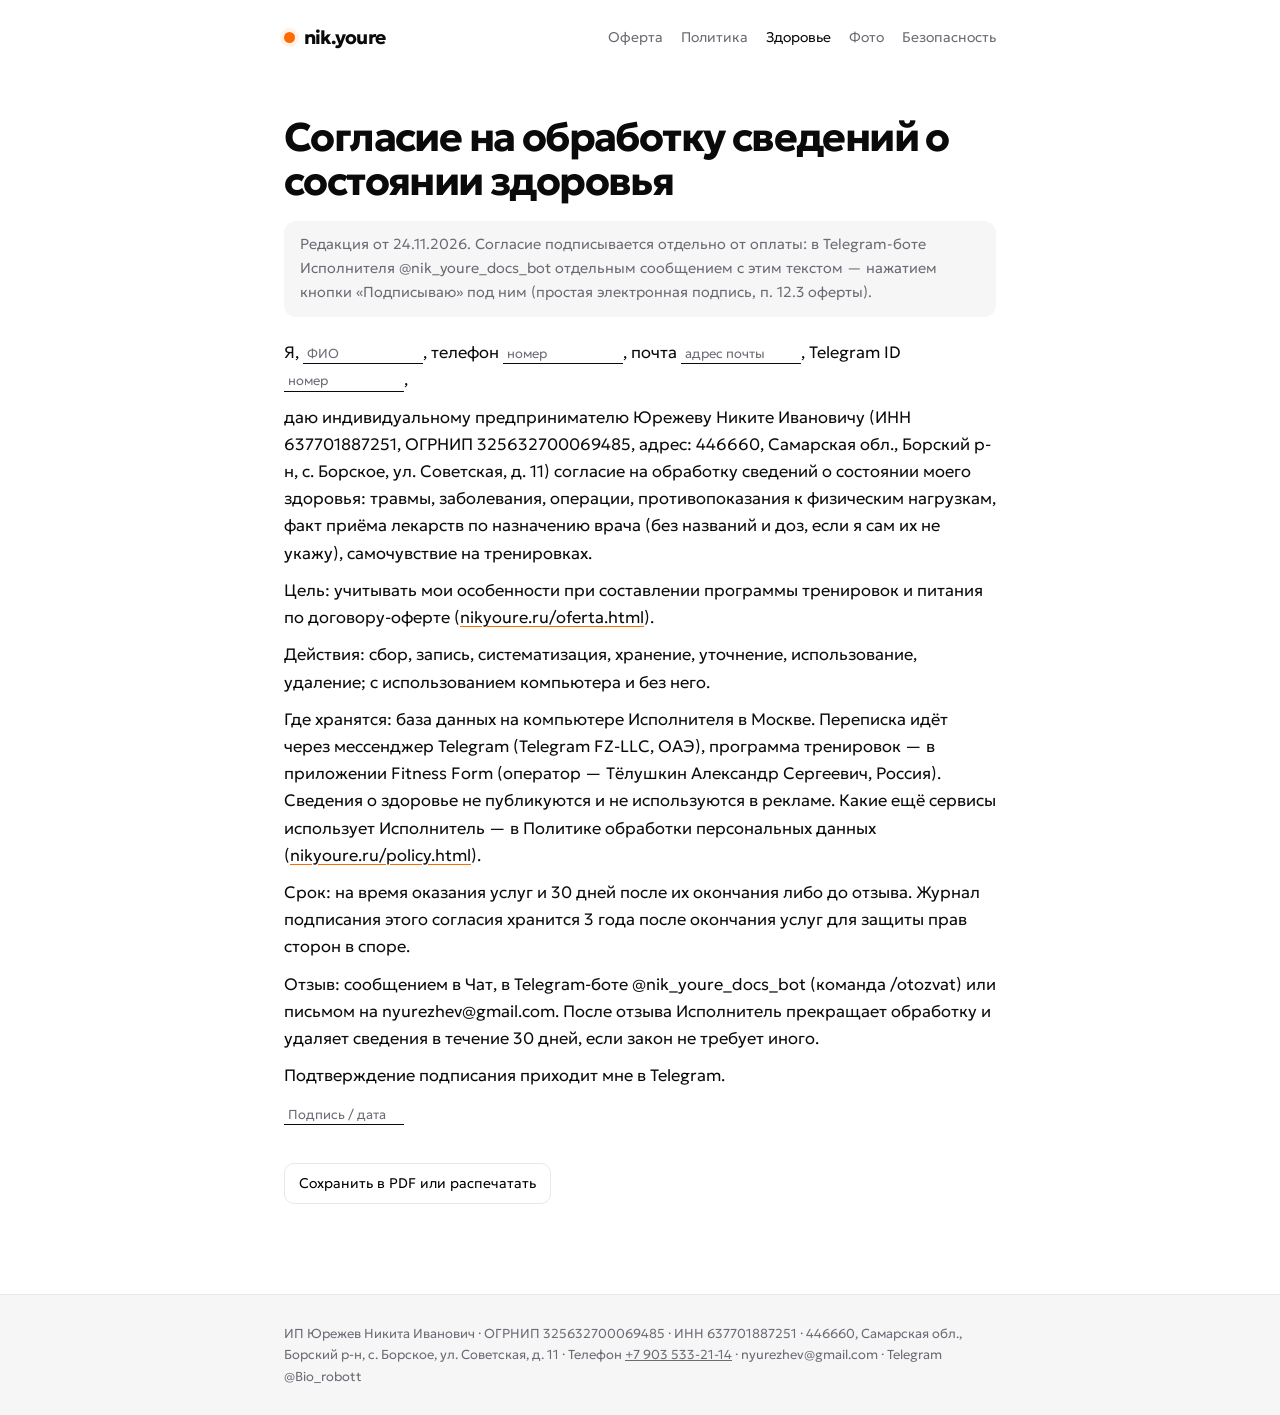
==== health.html @ ec76f578 "Телефон исполнителя (Правила № 129, п. 8 «з»), страница согласия на запись созвонов, порядок подписа" ====
<!doctype html>
<html lang="ru">
<head>
<meta charset="utf-8">
<meta name="viewport" content="width=device-width, initial-scale=1">
<title>Согласие на обработку сведений о здоровье · ИП Юрежев Н. И.</title>
<meta property="og:type" content="website">
<meta property="og:site_name" content="nik.youre">
<meta property="og:title" content="Согласие на обработку сведений о здоровье · ИП Юрежев Н. И.">
<meta property="og:description" content="Документы ИП Юрежева Н. И. · nikyoure.ru">
<meta property="og:image" content="https://nikyoure.ru/og-docs-min.jpg">
<meta property="og:image:width" content="1200">
<meta property="og:image:height" content="630">
<meta name="twitter:card" content="summary_large_image">
<link rel="stylesheet" href="fonts.css">
<style>
:root{--bg:#fff;--panel:#f6f6f7;--ink:#0a0a0b;--muted:#6b6b74;--line:#e8e8ec;--accent:#ff6a00;--accent-soft:#fff2e8;
--sans:"Geologica",-apple-system,BlinkMacSystemFont,"Segoe UI",Roboto,sans-serif}
*{box-sizing:border-box;margin:0;padding:0}
body{background:var(--bg);color:var(--ink);font-family:var(--sans);font-weight:300;font-size:16.5px;line-height:1.65;-webkit-text-size-adjust:100%}
a{color:inherit}
:focus-visible{outline:2px solid var(--accent);outline-offset:3px;border-radius:6px}
.top{max-width:760px;margin:0 auto;padding:22px 24px;display:flex;align-items:center;justify-content:space-between;gap:16px}
.logo{display:flex;align-items:center;gap:9px;font-weight:700;font-size:19px;letter-spacing:-.04em;text-decoration:none}
.logo i{width:11px;height:11px;border-radius:50%;background:var(--accent);box-shadow:0 0 0 4px var(--accent-soft)}
.top nav{display:flex;gap:18px;font-size:14px;color:var(--muted)}
.top nav a{text-decoration:none} .top nav a:hover,.top nav a[aria-current]{color:var(--ink)}
main{max-width:760px;margin:0 auto;padding:40px 24px 80px}
h1{font-weight:700;font-size:clamp(28px,4.4vw,40px);line-height:1.1;letter-spacing:-.04em}
.sub{font-size:18px;color:var(--muted);margin-top:10px}
.meta{font-size:14px;color:var(--muted);margin-top:14px;padding-bottom:28px;border-bottom:1px solid var(--line)}
h2{font-weight:600;font-size:20px;letter-spacing:-.02em;margin:38px 0 12px}
p{margin:10px 0} ul{margin:8px 0 12px 22px} li{margin:5px 0}
strong{font-weight:600}
p a{color:var(--ink);text-decoration-color:var(--accent);text-underline-offset:3px}
.field{display:inline-block;min-width:120px;border-bottom:1px solid var(--ink);color:var(--muted);font-size:13px;padding:0 4px;line-height:1.4}
.box{display:inline-block;width:14px;height:14px;border:1.5px solid var(--ink);border-radius:3px;vertical-align:-2px;margin:0 6px 0 10px}
.note{font-size:14.5px;color:var(--muted);background:var(--panel);border-radius:12px;padding:12px 16px;margin:18px 0 22px}
hr{border:0;border-top:1px solid var(--line);margin:36px 0 16px}
footer{border-top:1px solid var(--line);background:var(--panel)}
footer div{max-width:760px;margin:0 auto;padding:28px 24px;font-size:13px;color:var(--muted)}
.print{font:inherit;font-size:14px;border:1px solid var(--line);background:#fff;border-radius:10px;padding:8px 14px;cursor:pointer}
@media (max-width:640px){.top{padding:16px;flex-wrap:wrap}.top nav{gap:14px;flex-wrap:wrap}main{padding:28px 16px 64px}body{font-size:16px}}
@media print{.top nav,.print,footer{display:none}main{padding:0}body{font-size:12pt}}
</style>
</head>
<body>
<header class="top">
  <a class="logo" href="index.html"><i></i>nik.youre</a>
  <nav aria-label="Документы"><a href="oferta.html">Оферта</a> <a href="policy.html">Политика</a> <a href="health.html" aria-current="page">Здоровье</a> <a href="photo.html">Фото</a> <a href="safety.html">Безопасность</a></nav>
</header>
<main>
<h1>Согласие на обработку сведений о состоянии здоровья</h1>
<p class="note">Редакция от 24.11.2026. Согласие подписывается отдельно от оплаты: в Telegram-боте Исполнителя @nik_youre_docs_bot отдельным сообщением с этим текстом — нажатием кнопки «Подписываю» под ним (простая электронная подпись, п. 12.3 оферты).</p>
<p>Я, <span class="field">ФИО</span>, телефон <span class="field">номер</span>, почта <span class="field">адрес почты</span>, Telegram ID <span class="field">номер</span>,</p>
<p>даю индивидуальному предпринимателю Юрежеву Никите Ивановичу (ИНН 637701887251, ОГРНИП 325632700069485, адрес: 446660, Самарская обл., Борский р-н, с. Борское, ул. Советская, д. 11) согласие на обработку сведений о состоянии моего здоровья: травмы, заболевания, операции, противопоказания к физическим нагрузкам, факт приёма лекарств по назначению врача (без названий и доз, если я сам их не укажу), самочувствие на тренировках.</p>
<p>Цель: учитывать мои особенности при составлении программы тренировок и питания по договору-оферте (<a href="oferta.html">nikyoure.ru/oferta.html</a>).</p>
<p>Действия: сбор, запись, систематизация, хранение, уточнение, использование, удаление; с использованием компьютера и без него.</p>
<p>Где хранятся: база данных на компьютере Исполнителя в Москве. Переписка идёт через мессенджер Telegram (Telegram FZ-LLC, ОАЭ), программа тренировок — в приложении Fitness Form (оператор — Тёлушкин Александр Сергеевич, Россия). Сведения о здоровье не публикуются и не используются в рекламе. Какие ещё сервисы использует Исполнитель — в Политике обработки персональных данных (<a href="policy.html">nikyoure.ru/policy.html</a>).</p>
<p>Срок: на время оказания услуг и 30 дней после их окончания либо до отзыва. Журнал подписания этого согласия хранится 3 года после окончания услуг для защиты прав сторон в споре.</p>
<p>Отзыв: сообщением в Чат, в Telegram-боте @nik_youre_docs_bot (команда /otozvat) или письмом на nyurezhev@gmail.com. После отзыва Исполнитель прекращает обработку и удаляет сведения в течение 30 дней, если закон не требует иного.</p>
<p>Подтверждение подписания приходит мне в Telegram.</p>
<p><span class="field">Подпись / дата</span></p>
<p style="margin-top:36px"><button class="print" onclick="print()">Сохранить в PDF или распечатать</button></p>
</main>
<footer><div>ИП Юрежев Никита Иванович · ОГРНИП 325632700069485 · ИНН 637701887251 · 446660, Самарская обл., Борский р-н, с. Борское, ул. Советская, д. 11 · Телефон <a href="tel:+79035332114">+7 903 533-21-14</a> · nyurezhev@gmail.com · Telegram @Bio_robott</div></footer>
<script>if(location.hash==='#print')addEventListener('load',()=>setTimeout(print,400))</script>
</body>
</html>
---- fonts.css ----
@font-face{font-family:'Geologica';font-style:normal;font-weight:300;font-display:swap;src:url(fonts/Geologica-cyrillic-0.woff2) format('woff2');unicode-range:U+0301, U+0400-045F, U+0490-0491, U+04B0-04B1, U+2116}
@font-face{font-family:'Geologica';font-style:normal;font-weight:300;font-display:swap;src:url(fonts/Geologica-latin-1.woff2) format('woff2');unicode-range:U+0000-00FF, U+0131, U+0152-0153, U+02BB-02BC, U+02C6, U+02DA, U+02DC, U+0304, U+0308, U+0329, U+2000-206F, U+20AC, U+2122, U+2191, U+2193, U+2212, U+2215, U+FEFF, U+FFFD}
@font-face{font-family:'Geologica';font-style:normal;font-weight:400;font-display:swap;src:url(fonts/Geologica-cyrillic-0.woff2) format('woff2');unicode-range:U+0301, U+0400-045F, U+0490-0491, U+04B0-04B1, U+2116}
@font-face{font-family:'Geologica';font-style:normal;font-weight:400;font-display:swap;src:url(fonts/Geologica-latin-1.woff2) format('woff2');unicode-range:U+0000-00FF, U+0131, U+0152-0153, U+02BB-02BC, U+02C6, U+02DA, U+02DC, U+0304, U+0308, U+0329, U+2000-206F, U+20AC, U+2122, U+2191, U+2193, U+2212, U+2215, U+FEFF, U+FFFD}
@font-face{font-family:'Geologica';font-style:normal;font-weight:500;font-display:swap;src:url(fonts/Geologica-cyrillic-0.woff2) format('woff2');unicode-range:U+0301, U+0400-045F, U+0490-0491, U+04B0-04B1, U+2116}
@font-face{font-family:'Geologica';font-style:normal;font-weight:500;font-display:swap;src:url(fonts/Geologica-latin-1.woff2) format('woff2');unicode-range:U+0000-00FF, U+0131, U+0152-0153, U+02BB-02BC, U+02C6, U+02DA, U+02DC, U+0304, U+0308, U+0329, U+2000-206F, U+20AC, U+2122, U+2191, U+2193, U+2212, U+2215, U+FEFF, U+FFFD}
@font-face{font-family:'Geologica';font-style:normal;font-weight:600;font-display:swap;src:url(fonts/Geologica-cyrillic-0.woff2) format('woff2');unicode-range:U+0301, U+0400-045F, U+0490-0491, U+04B0-04B1, U+2116}
@font-face{font-family:'Geologica';font-style:normal;font-weight:600;font-display:swap;src:url(fonts/Geologica-latin-1.woff2) format('woff2');unicode-range:U+0000-00FF, U+0131, U+0152-0153, U+02BB-02BC, U+02C6, U+02DA, U+02DC, U+0304, U+0308, U+0329, U+2000-206F, U+20AC, U+2122, U+2191, U+2193, U+2212, U+2215, U+FEFF, U+FFFD}
@font-face{font-family:'Geologica';font-style:normal;font-weight:700;font-display:swap;src:url(fonts/Geologica-cyrillic-0.woff2) format('woff2');unicode-range:U+0301, U+0400-045F, U+0490-0491, U+04B0-04B1, U+2116}
@font-face{font-family:'Geologica';font-style:normal;font-weight:700;font-display:swap;src:url(fonts/Geologica-latin-1.woff2) format('woff2');unicode-range:U+0000-00FF, U+0131, U+0152-0153, U+02BB-02BC, U+02C6, U+02DA, U+02DC, U+0304, U+0308, U+0329, U+2000-206F, U+20AC, U+2122, U+2191, U+2193, U+2212, U+2215, U+FEFF, U+FFFD}
@font-face{font-family:'JetBrains Mono';font-style:normal;font-weight:400;font-display:swap;src:url(fonts/JetBrainsMono-cyrillic-2.woff2) format('woff2');unicode-range:U+0301, U+0400-045F, U+0490-0491, U+04B0-04B1, U+2116}
@font-face{font-family:'JetBrains Mono';font-style:normal;font-weight:400;font-display:swap;src:url(fonts/JetBrainsMono-latin-3.woff2) format('woff2');unicode-range:U+0000-00FF, U+0131, U+0152-0153, U+02BB-02BC, U+02C6, U+02DA, U+02DC, U+0304, U+0308, U+0329, U+2000-206F, U+20AC, U+2122, U+2191, U+2193, U+2212, U+2215, U+FEFF, U+FFFD}
@font-face{font-family:'JetBrains Mono';font-style:normal;font-weight:500;font-display:swap;src:url(fonts/JetBrainsMono-cyrillic-2.woff2) format('woff2');unicode-range:U+0301, U+0400-045F, U+0490-0491, U+04B0-04B1, U+2116}
@font-face{font-family:'JetBrains Mono';font-style:normal;font-weight:500;font-display:swap;src:url(fonts/JetBrainsMono-latin-3.woff2) format('woff2');unicode-range:U+0000-00FF, U+0131, U+0152-0153, U+02BB-02BC, U+02C6, U+02DA, U+02DC, U+0304, U+0308, U+0329, U+2000-206F, U+20AC, U+2122, U+2191, U+2193, U+2212, U+2215, U+FEFF, U+FFFD}
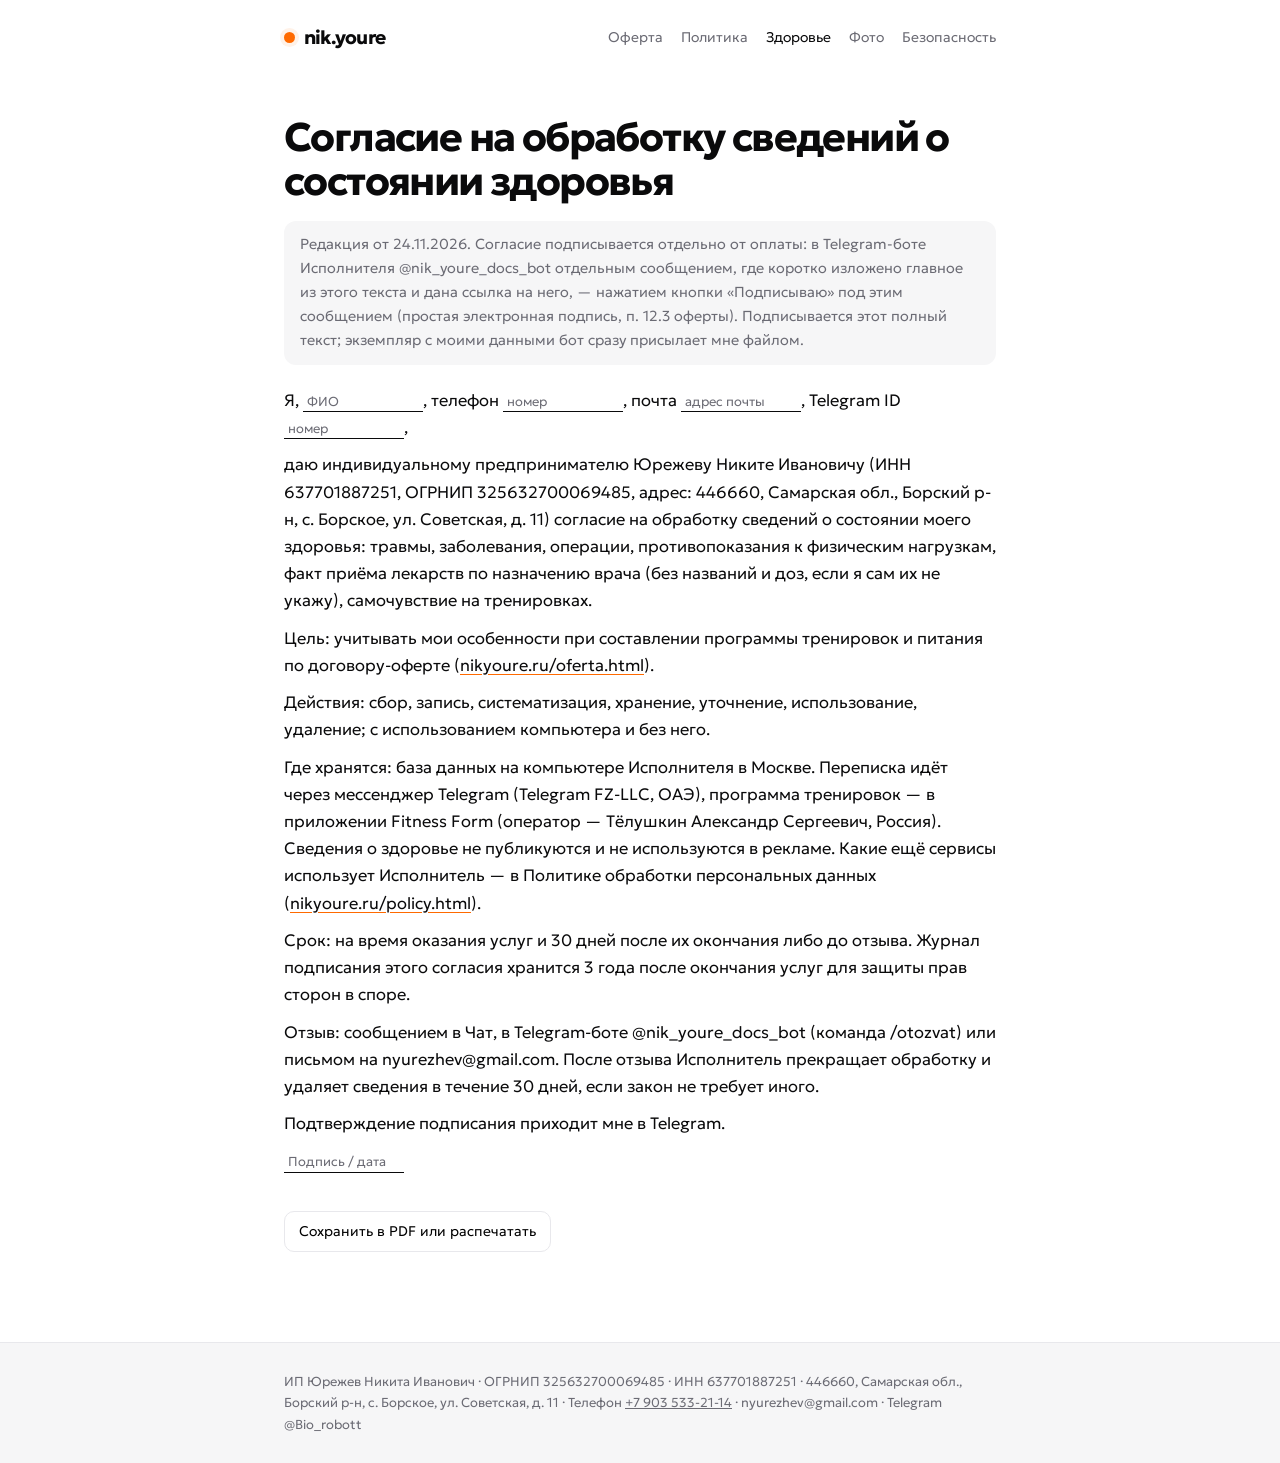
==== commit 3a4dea6c: "Согласие о здоровье: в боте краткое изложение со ссылкой на полный текст, экземпляр файлом Co-Author" ====
--- a/health.html
+++ b/health.html
@@ -51,7 +51,7 @@
 </header>
 <main>
 <h1>Согласие на обработку сведений о состоянии здоровья</h1>
-<p class="note">Редакция от 24.11.2026. Согласие подписывается отдельно от оплаты: в Telegram-боте Исполнителя @nik_youre_docs_bot отдельным сообщением с этим текстом — нажатием кнопки «Подписываю» под ним (простая электронная подпись, п. 12.3 оферты).</p>
+<p class="note">Редакция от 24.11.2026. Согласие подписывается отдельно от оплаты: в Telegram-боте Исполнителя @nik_youre_docs_bot отдельным сообщением, где коротко изложено главное из этого текста и дана ссылка на него, — нажатием кнопки «Подписываю» под этим сообщением (простая электронная подпись, п. 12.3 оферты). Подписывается этот полный текст; экземпляр с моими данными бот сразу присылает мне файлом.</p>
 <p>Я, <span class="field">ФИО</span>, телефон <span class="field">номер</span>, почта <span class="field">адрес почты</span>, Telegram ID <span class="field">номер</span>,</p>
 <p>даю индивидуальному предпринимателю Юрежеву Никите Ивановичу (ИНН 637701887251, ОГРНИП 325632700069485, адрес: 446660, Самарская обл., Борский р-н, с. Борское, ул. Советская, д. 11) согласие на обработку сведений о состоянии моего здоровья: травмы, заболевания, операции, противопоказания к физическим нагрузкам, факт приёма лекарств по назначению врача (без названий и доз, если я сам их не укажу), самочувствие на тренировках.</p>
 <p>Цель: учитывать мои особенности при составлении программы тренировок и питания по договору-оферте (<a href="oferta.html">nikyoure.ru/oferta.html</a>).</p>
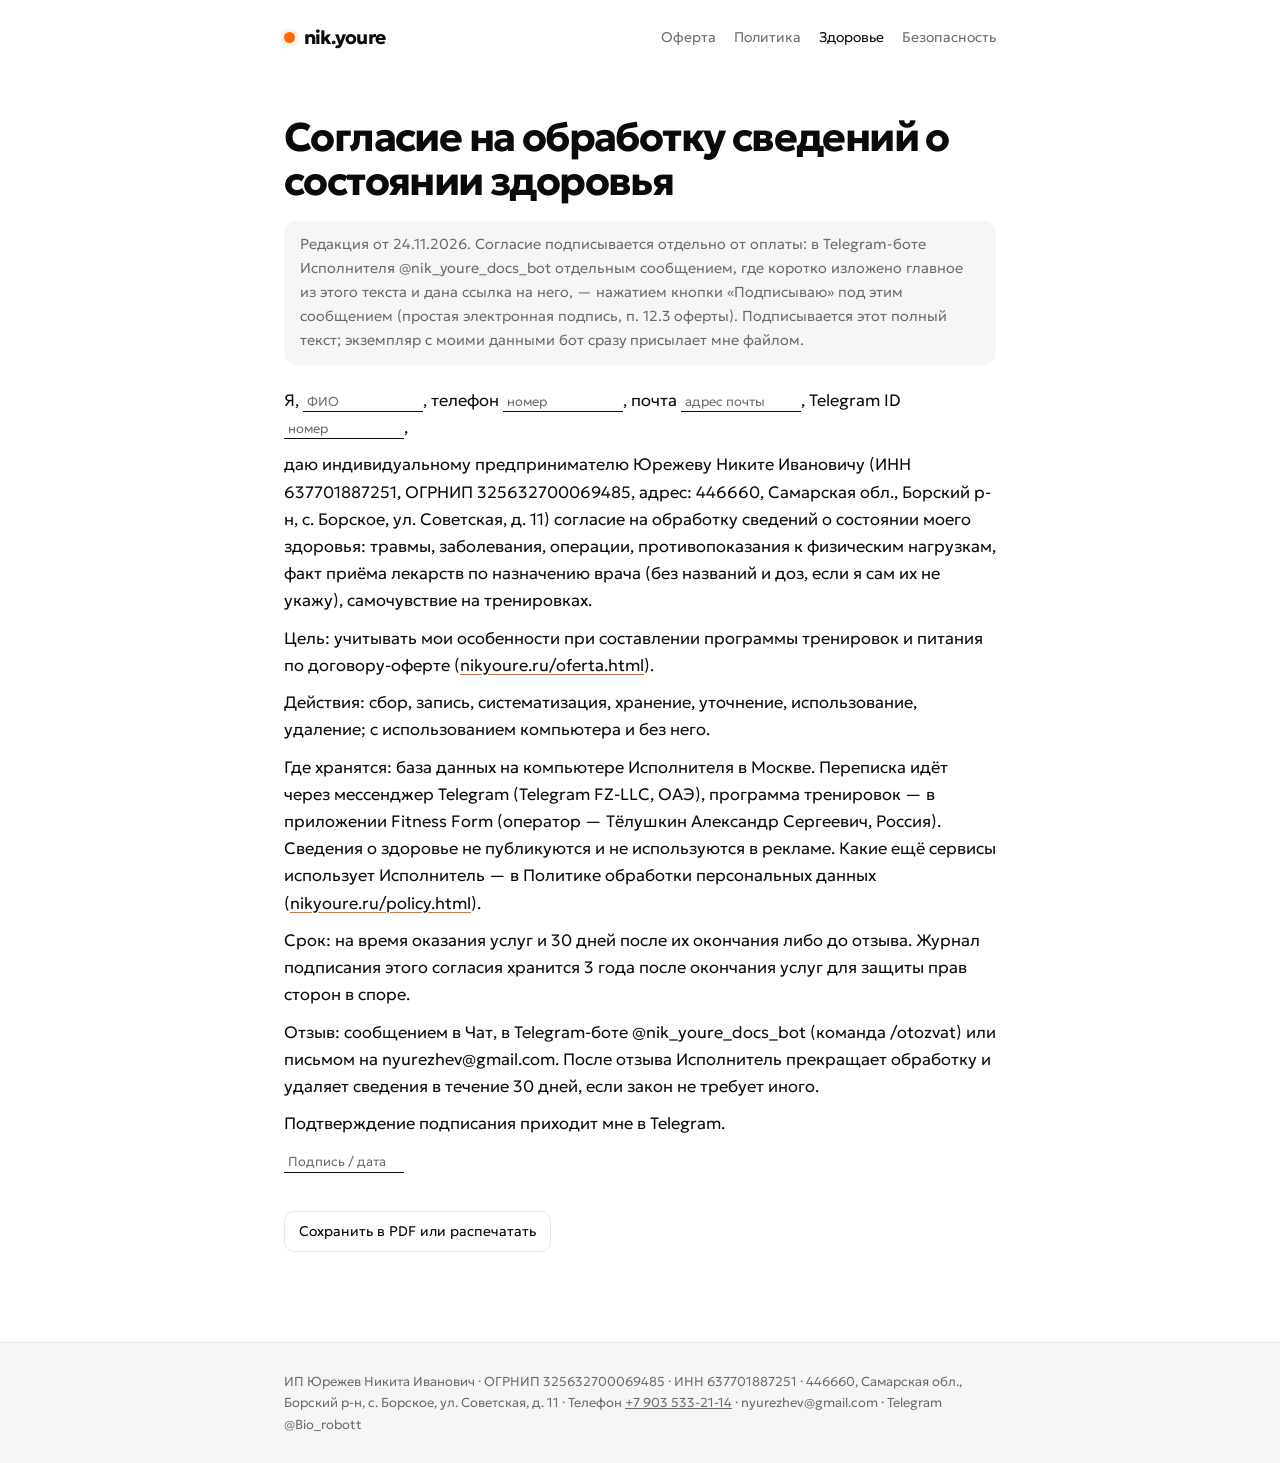
==== commit ad31d937: "Убраны согласия на фото, сообщения о новом и запись созвонов; оферта п. 6.4: без согласия о здоровье" ====
--- a/health.html
+++ b/health.html
@@ -47,7 +47,7 @@
 <body>
 <header class="top">
   <a class="logo" href="index.html"><i></i>nik.youre</a>
-  <nav aria-label="Документы"><a href="oferta.html">Оферта</a> <a href="policy.html">Политика</a> <a href="health.html" aria-current="page">Здоровье</a> <a href="photo.html">Фото</a> <a href="safety.html">Безопасность</a></nav>
+  <nav aria-label="Документы"><a href="oferta.html">Оферта</a> <a href="policy.html">Политика</a> <a href="health.html" aria-current="page">Здоровье</a> <a href="safety.html">Безопасность</a></nav>
 </header>
 <main>
 <h1>Согласие на обработку сведений о состоянии здоровья</h1>
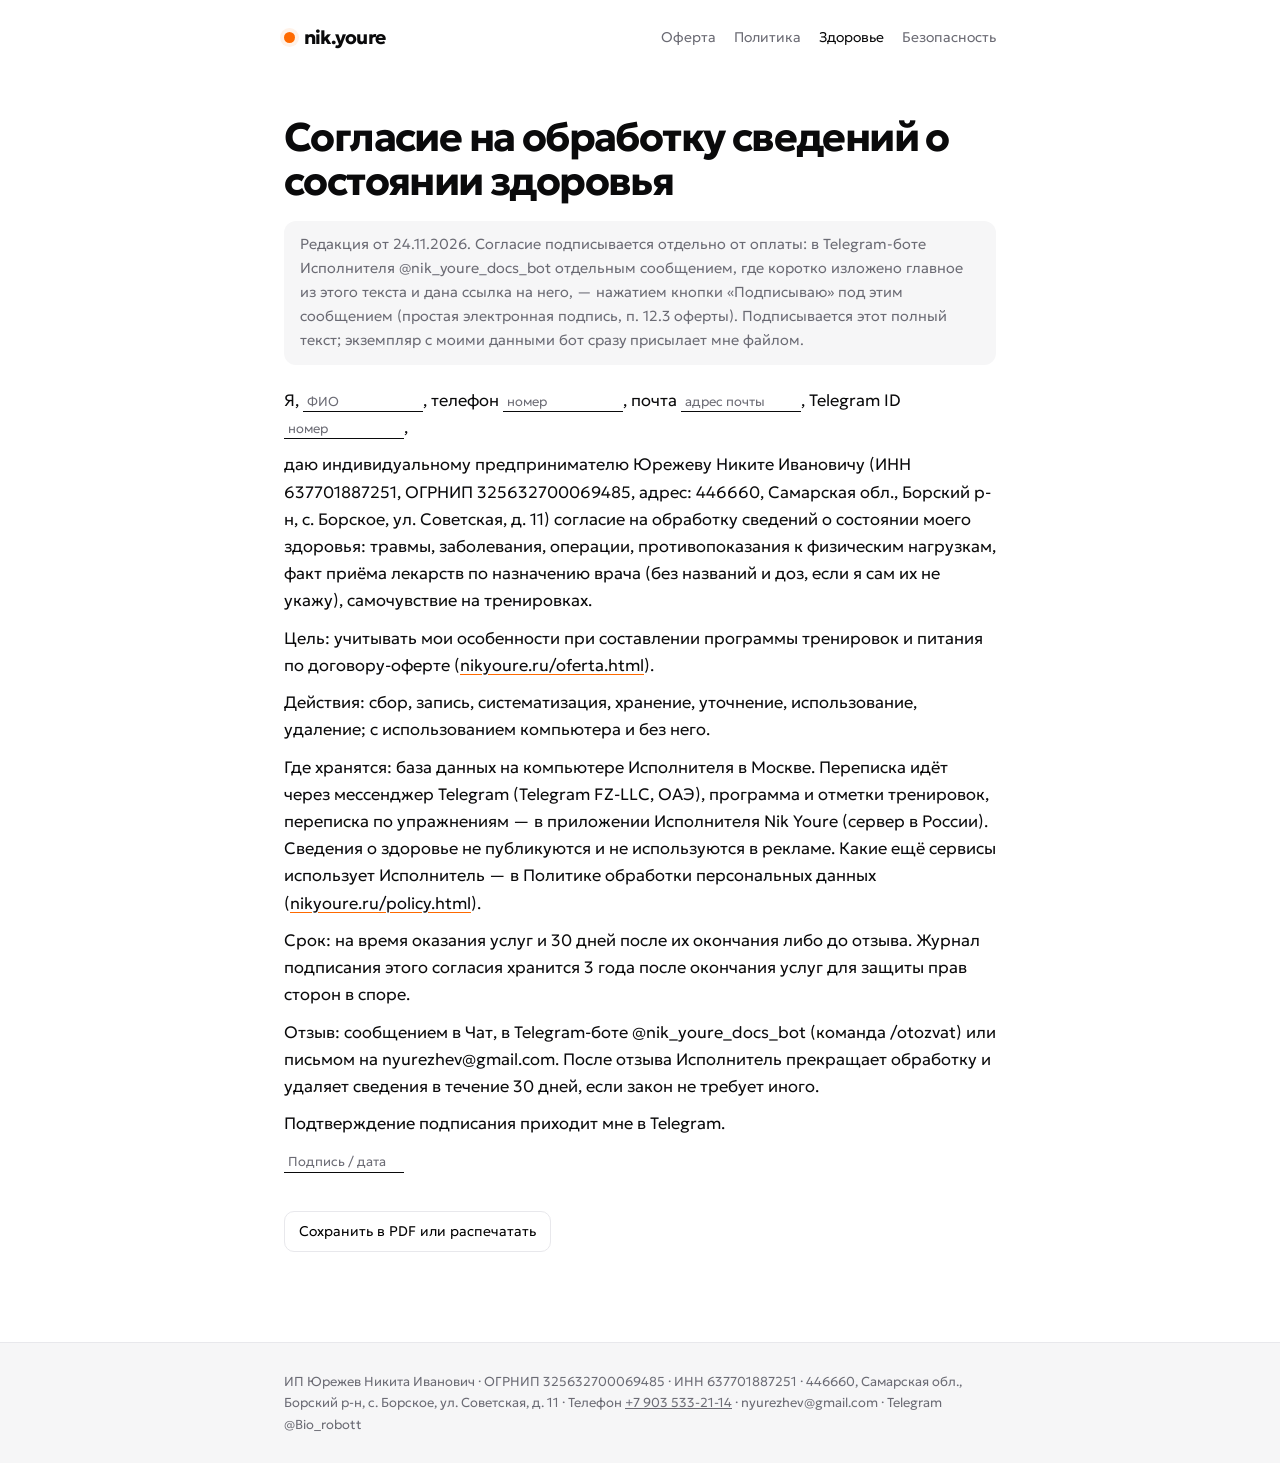
==== commit 29d4f7f6: "Документы: приложение Nik Youre вместо Fitness Form (сервер Бегет, Россия)" ====
--- a/health.html
+++ b/health.html
@@ -56,7 +56,7 @@
 <p>даю индивидуальному предпринимателю Юрежеву Никите Ивановичу (ИНН 637701887251, ОГРНИП 325632700069485, адрес: 446660, Самарская обл., Борский р-н, с. Борское, ул. Советская, д. 11) согласие на обработку сведений о состоянии моего здоровья: травмы, заболевания, операции, противопоказания к физическим нагрузкам, факт приёма лекарств по назначению врача (без названий и доз, если я сам их не укажу), самочувствие на тренировках.</p>
 <p>Цель: учитывать мои особенности при составлении программы тренировок и питания по договору-оферте (<a href="oferta.html">nikyoure.ru/oferta.html</a>).</p>
 <p>Действия: сбор, запись, систематизация, хранение, уточнение, использование, удаление; с использованием компьютера и без него.</p>
-<p>Где хранятся: база данных на компьютере Исполнителя в Москве. Переписка идёт через мессенджер Telegram (Telegram FZ-LLC, ОАЭ), программа тренировок — в приложении Fitness Form (оператор — Тёлушкин Александр Сергеевич, Россия). Сведения о здоровье не публикуются и не используются в рекламе. Какие ещё сервисы использует Исполнитель — в Политике обработки персональных данных (<a href="policy.html">nikyoure.ru/policy.html</a>).</p>
+<p>Где хранятся: база данных на компьютере Исполнителя в Москве. Переписка идёт через мессенджер Telegram (Telegram FZ-LLC, ОАЭ), программа и отметки тренировок, переписка по упражнениям — в приложении Исполнителя Nik Youre (сервер в России). Сведения о здоровье не публикуются и не используются в рекламе. Какие ещё сервисы использует Исполнитель — в Политике обработки персональных данных (<a href="policy.html">nikyoure.ru/policy.html</a>).</p>
 <p>Срок: на время оказания услуг и 30 дней после их окончания либо до отзыва. Журнал подписания этого согласия хранится 3 года после окончания услуг для защиты прав сторон в споре.</p>
 <p>Отзыв: сообщением в Чат, в Telegram-боте @nik_youre_docs_bot (команда /otozvat) или письмом на nyurezhev@gmail.com. После отзыва Исполнитель прекращает обработку и удаляет сведения в течение 30 дней, если закон не требует иного.</p>
 <p>Подтверждение подписания приходит мне в Telegram.</p>
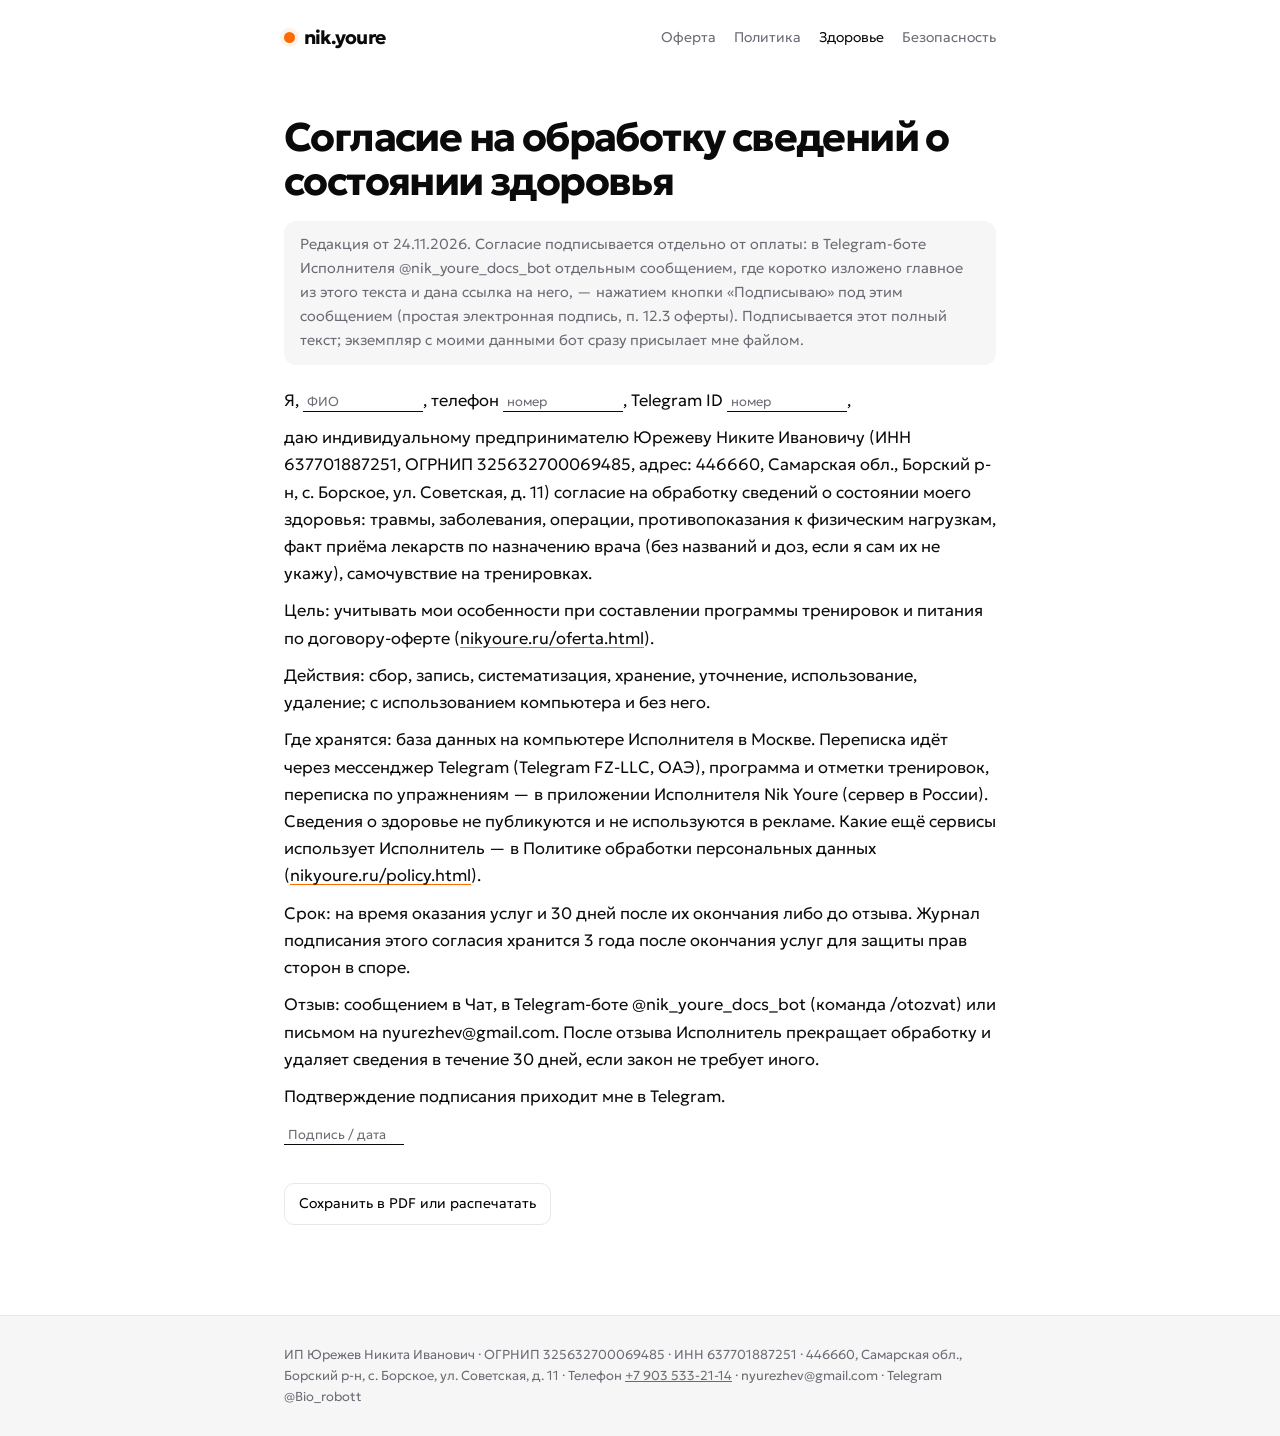
==== commit b425e7ad: "Согласие и инструктаж без почты: чеки на телефон" ====
--- a/health.html
+++ b/health.html
@@ -52,7 +52,7 @@
 <main>
 <h1>Согласие на обработку сведений о состоянии здоровья</h1>
 <p class="note">Редакция от 24.11.2026. Согласие подписывается отдельно от оплаты: в Telegram-боте Исполнителя @nik_youre_docs_bot отдельным сообщением, где коротко изложено главное из этого текста и дана ссылка на него, — нажатием кнопки «Подписываю» под этим сообщением (простая электронная подпись, п. 12.3 оферты). Подписывается этот полный текст; экземпляр с моими данными бот сразу присылает мне файлом.</p>
-<p>Я, <span class="field">ФИО</span>, телефон <span class="field">номер</span>, почта <span class="field">адрес почты</span>, Telegram ID <span class="field">номер</span>,</p>
+<p>Я, <span class="field">ФИО</span>, телефон <span class="field">номер</span>, Telegram ID <span class="field">номер</span>,</p>
 <p>даю индивидуальному предпринимателю Юрежеву Никите Ивановичу (ИНН 637701887251, ОГРНИП 325632700069485, адрес: 446660, Самарская обл., Борский р-н, с. Борское, ул. Советская, д. 11) согласие на обработку сведений о состоянии моего здоровья: травмы, заболевания, операции, противопоказания к физическим нагрузкам, факт приёма лекарств по назначению врача (без названий и доз, если я сам их не укажу), самочувствие на тренировках.</p>
 <p>Цель: учитывать мои особенности при составлении программы тренировок и питания по договору-оферте (<a href="oferta.html">nikyoure.ru/oferta.html</a>).</p>
 <p>Действия: сбор, запись, систематизация, хранение, уточнение, использование, удаление; с использованием компьютера и без него.</p>
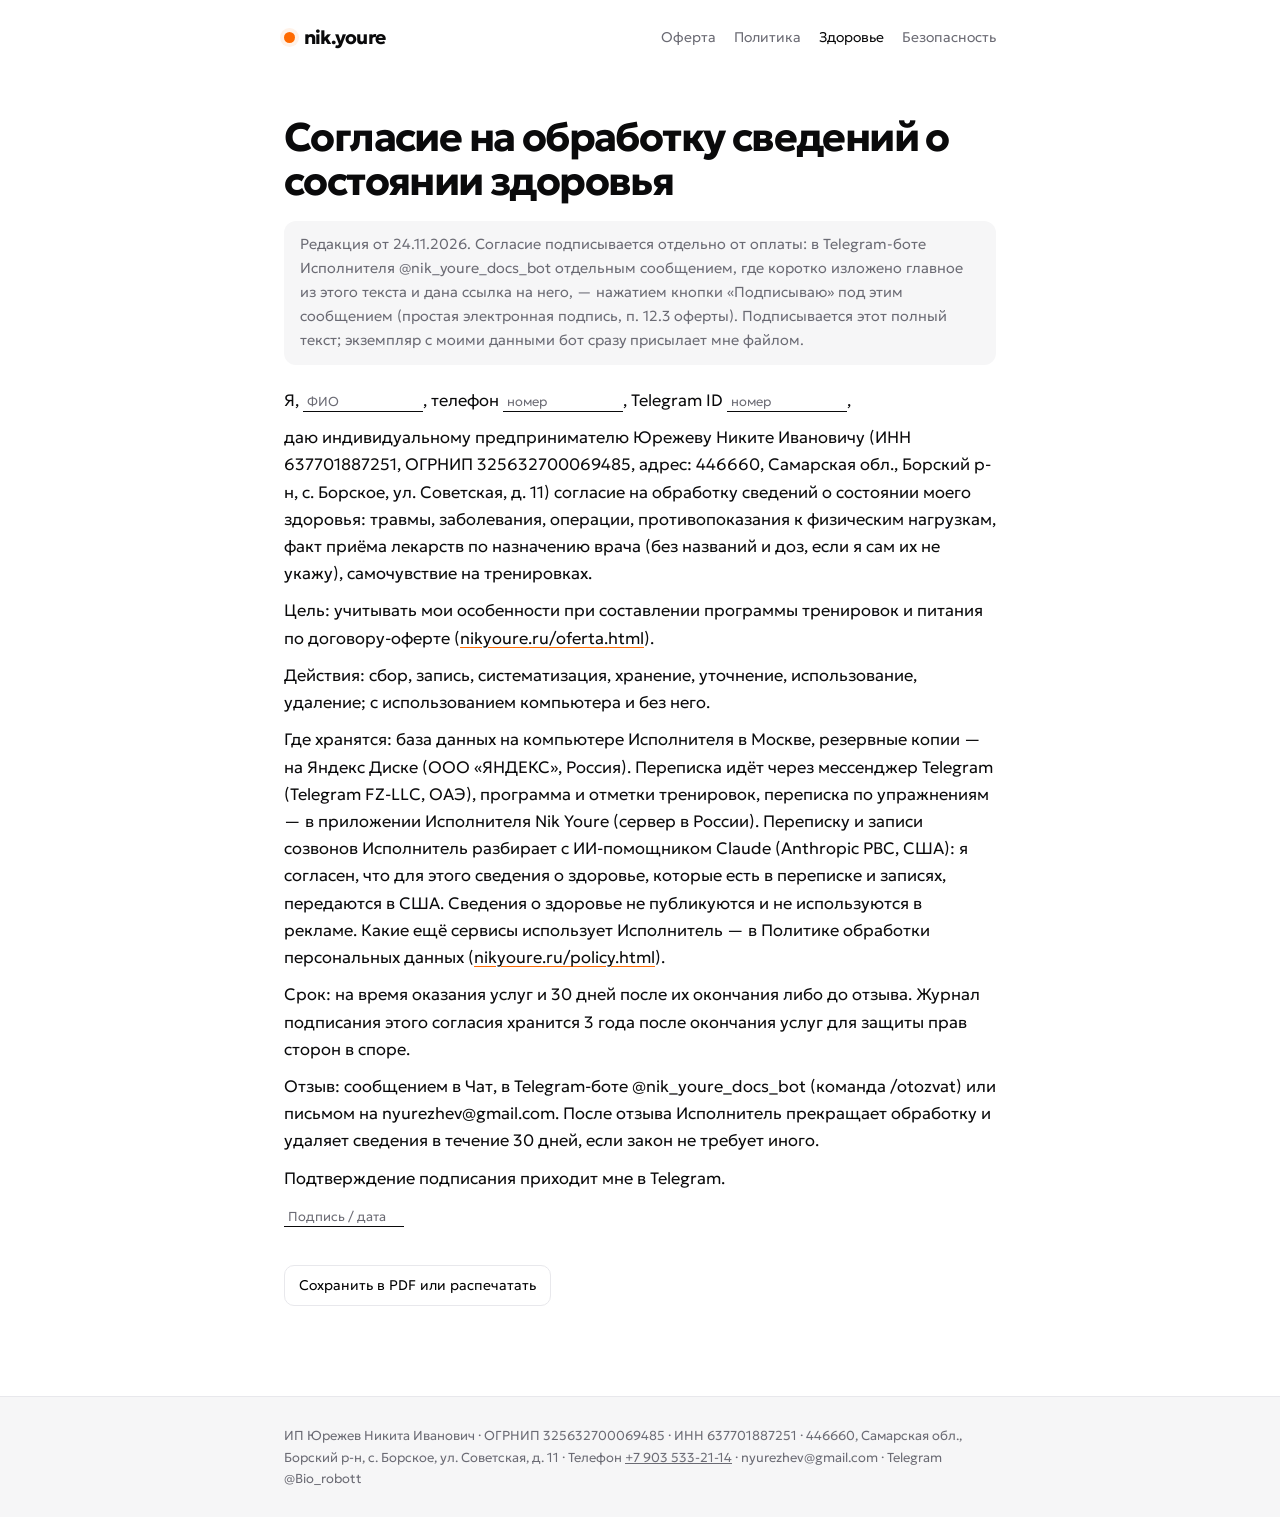
==== commit d529284c: "Документы 24.11 вечер: записи созвонов (политика 2.5, оферта 12.5), ИИ-помощник Claude и ChatPlace в" ====
--- a/health.html
+++ b/health.html
@@ -56,7 +56,7 @@
 <p>даю индивидуальному предпринимателю Юрежеву Никите Ивановичу (ИНН 637701887251, ОГРНИП 325632700069485, адрес: 446660, Самарская обл., Борский р-н, с. Борское, ул. Советская, д. 11) согласие на обработку сведений о состоянии моего здоровья: травмы, заболевания, операции, противопоказания к физическим нагрузкам, факт приёма лекарств по назначению врача (без названий и доз, если я сам их не укажу), самочувствие на тренировках.</p>
 <p>Цель: учитывать мои особенности при составлении программы тренировок и питания по договору-оферте (<a href="oferta.html">nikyoure.ru/oferta.html</a>).</p>
 <p>Действия: сбор, запись, систематизация, хранение, уточнение, использование, удаление; с использованием компьютера и без него.</p>
-<p>Где хранятся: база данных на компьютере Исполнителя в Москве. Переписка идёт через мессенджер Telegram (Telegram FZ-LLC, ОАЭ), программа и отметки тренировок, переписка по упражнениям — в приложении Исполнителя Nik Youre (сервер в России). Сведения о здоровье не публикуются и не используются в рекламе. Какие ещё сервисы использует Исполнитель — в Политике обработки персональных данных (<a href="policy.html">nikyoure.ru/policy.html</a>).</p>
+<p>Где хранятся: база данных на компьютере Исполнителя в Москве, резервные копии — на Яндекс Диске (ООО «ЯНДЕКС», Россия). Переписка идёт через мессенджер Telegram (Telegram FZ-LLC, ОАЭ), программа и отметки тренировок, переписка по упражнениям — в приложении Исполнителя Nik Youre (сервер в России). Переписку и записи созвонов Исполнитель разбирает с ИИ-помощником Claude (Anthropic PBC, США): я согласен, что для этого сведения о здоровье, которые есть в переписке и записях, передаются в США. Сведения о здоровье не публикуются и не используются в рекламе. Какие ещё сервисы использует Исполнитель — в Политике обработки персональных данных (<a href="policy.html">nikyoure.ru/policy.html</a>).</p>
 <p>Срок: на время оказания услуг и 30 дней после их окончания либо до отзыва. Журнал подписания этого согласия хранится 3 года после окончания услуг для защиты прав сторон в споре.</p>
 <p>Отзыв: сообщением в Чат, в Telegram-боте @nik_youre_docs_bot (команда /otozvat) или письмом на nyurezhev@gmail.com. После отзыва Исполнитель прекращает обработку и удаляет сведения в течение 30 дней, если закон не требует иного.</p>
 <p>Подтверждение подписания приходит мне в Telegram.</p>
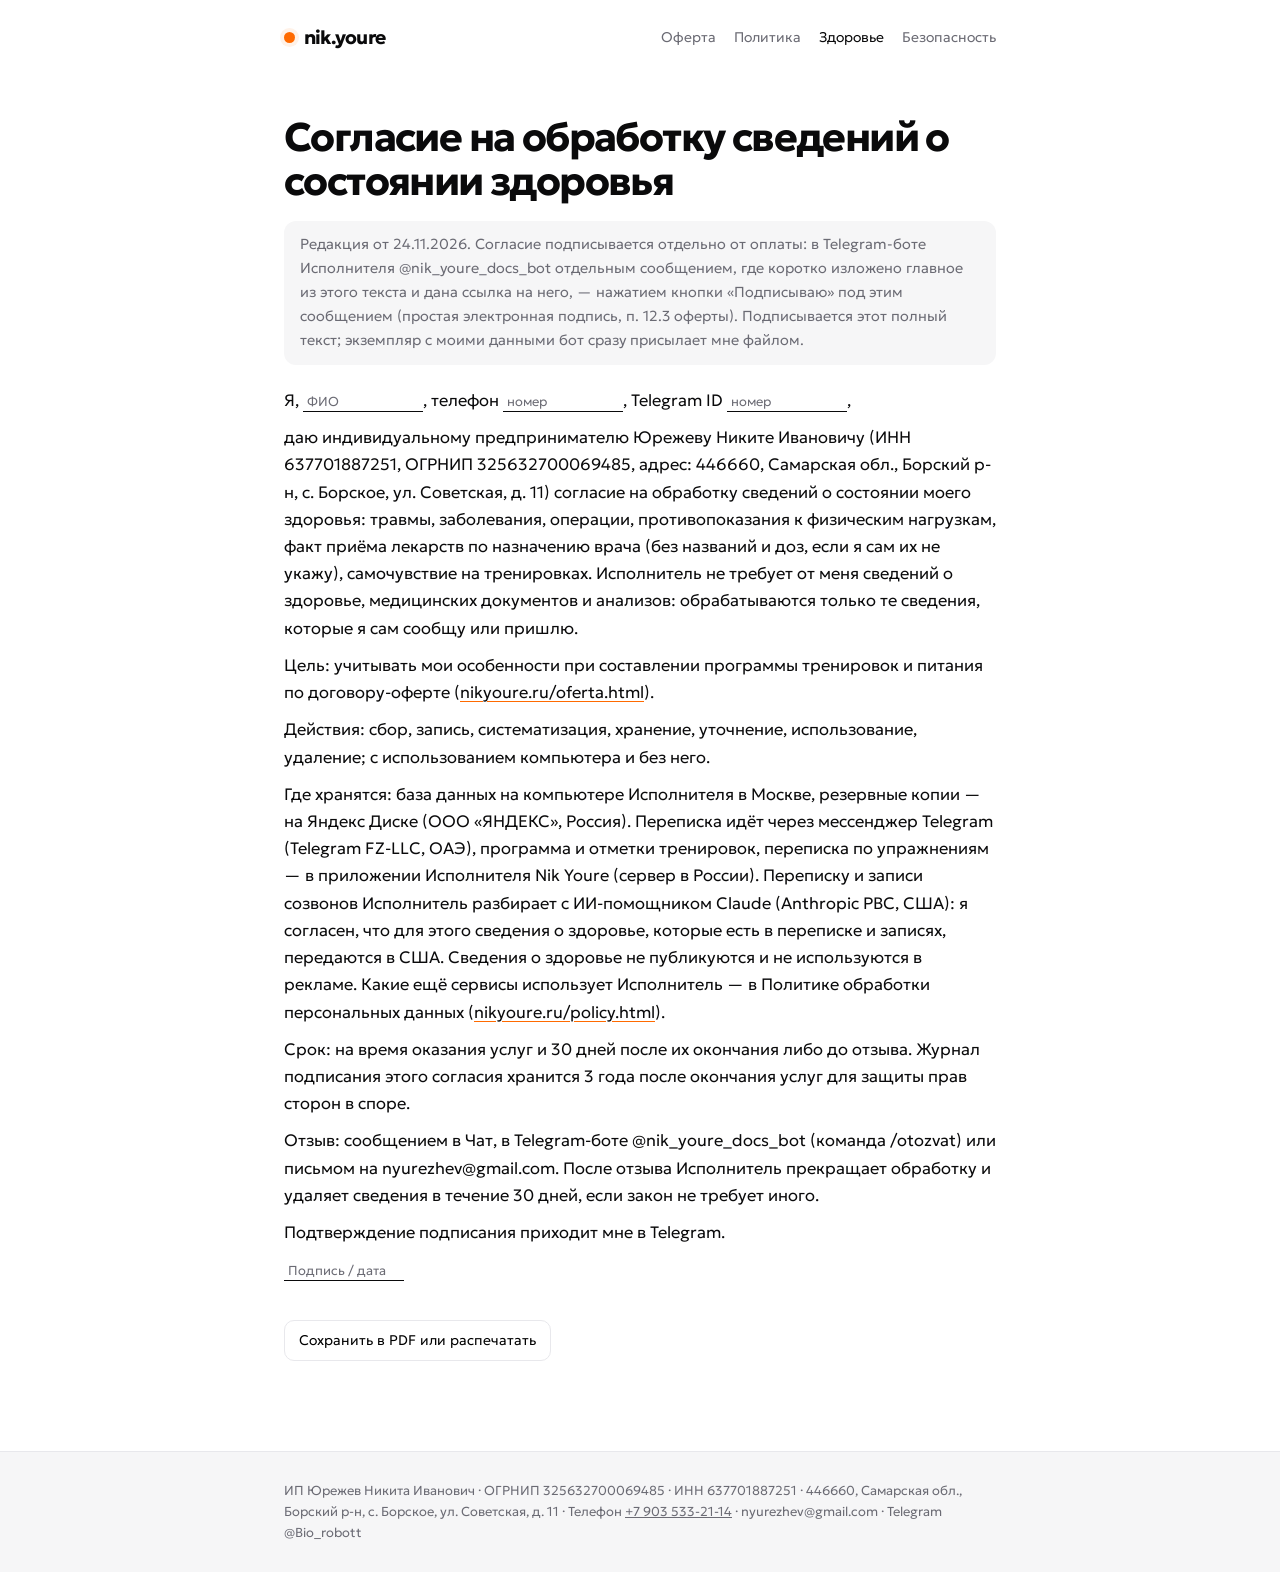
==== commit 2632d52f: "Согласие о здоровье: не требуем справок и анализов, храним только то, что клиент сам сообщит Co-Auth" ====
--- a/health.html
+++ b/health.html
@@ -53,7 +53,7 @@
 <h1>Согласие на обработку сведений о состоянии здоровья</h1>
 <p class="note">Редакция от 24.11.2026. Согласие подписывается отдельно от оплаты: в Telegram-боте Исполнителя @nik_youre_docs_bot отдельным сообщением, где коротко изложено главное из этого текста и дана ссылка на него, — нажатием кнопки «Подписываю» под этим сообщением (простая электронная подпись, п. 12.3 оферты). Подписывается этот полный текст; экземпляр с моими данными бот сразу присылает мне файлом.</p>
 <p>Я, <span class="field">ФИО</span>, телефон <span class="field">номер</span>, Telegram ID <span class="field">номер</span>,</p>
-<p>даю индивидуальному предпринимателю Юрежеву Никите Ивановичу (ИНН 637701887251, ОГРНИП 325632700069485, адрес: 446660, Самарская обл., Борский р-н, с. Борское, ул. Советская, д. 11) согласие на обработку сведений о состоянии моего здоровья: травмы, заболевания, операции, противопоказания к физическим нагрузкам, факт приёма лекарств по назначению врача (без названий и доз, если я сам их не укажу), самочувствие на тренировках.</p>
+<p>даю индивидуальному предпринимателю Юрежеву Никите Ивановичу (ИНН 637701887251, ОГРНИП 325632700069485, адрес: 446660, Самарская обл., Борский р-н, с. Борское, ул. Советская, д. 11) согласие на обработку сведений о состоянии моего здоровья: травмы, заболевания, операции, противопоказания к физическим нагрузкам, факт приёма лекарств по назначению врача (без названий и доз, если я сам их не укажу), самочувствие на тренировках. Исполнитель не требует от меня сведений о здоровье, медицинских документов и анализов: обрабатываются только те сведения, которые я сам сообщу или пришлю.</p>
 <p>Цель: учитывать мои особенности при составлении программы тренировок и питания по договору-оферте (<a href="oferta.html">nikyoure.ru/oferta.html</a>).</p>
 <p>Действия: сбор, запись, систематизация, хранение, уточнение, использование, удаление; с использованием компьютера и без него.</p>
 <p>Где хранятся: база данных на компьютере Исполнителя в Москве, резервные копии — на Яндекс Диске (ООО «ЯНДЕКС», Россия). Переписка идёт через мессенджер Telegram (Telegram FZ-LLC, ОАЭ), программа и отметки тренировок, переписка по упражнениям — в приложении Исполнителя Nik Youre (сервер в России). Переписку и записи созвонов Исполнитель разбирает с ИИ-помощником Claude (Anthropic PBC, США): я согласен, что для этого сведения о здоровье, которые есть в переписке и записях, передаются в США. Сведения о здоровье не публикуются и не используются в рекламе. Какие ещё сервисы использует Исполнитель — в Политике обработки персональных данных (<a href="policy.html">nikyoure.ru/policy.html</a>).</p>
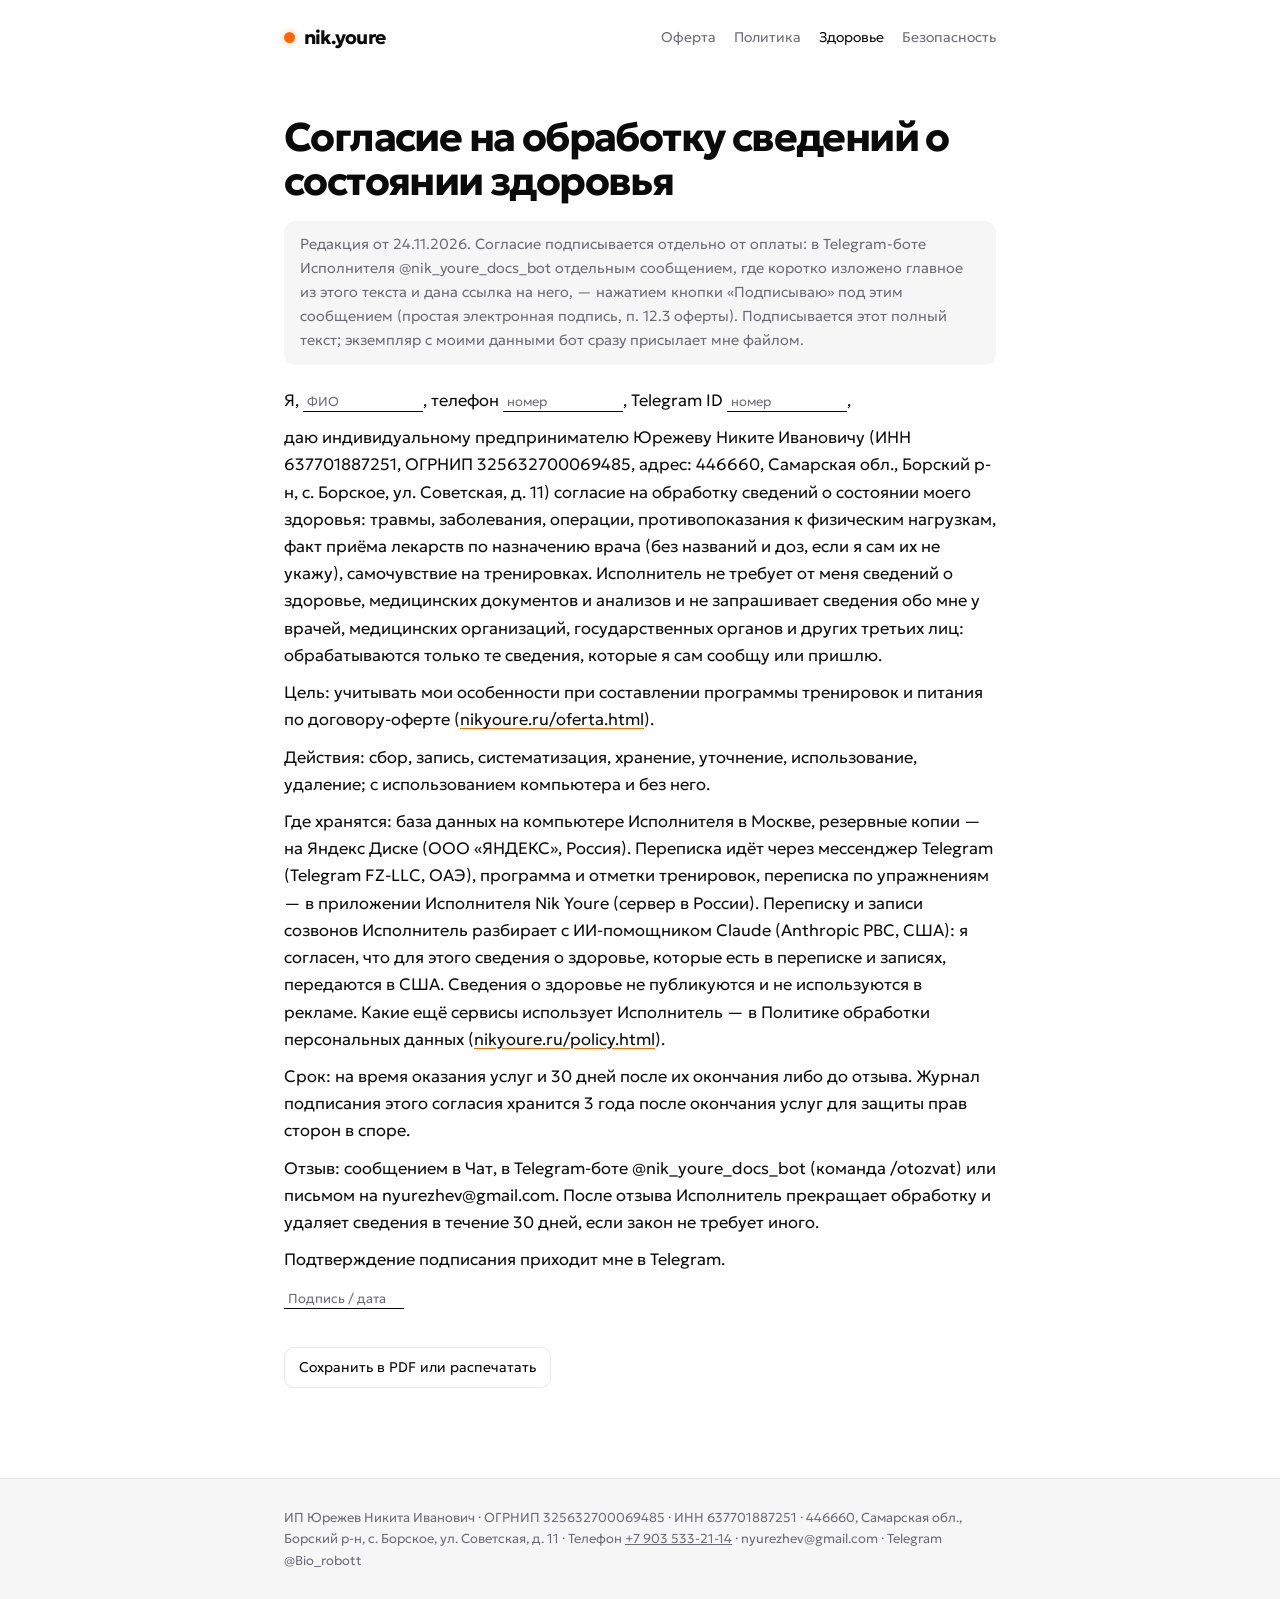
==== commit 2d1d8b13: "Согласие о здоровье: не запрашиваю сведения у врачей и органов" ====
--- a/health.html
+++ b/health.html
@@ -53,7 +53,7 @@
 <h1>Согласие на обработку сведений о состоянии здоровья</h1>
 <p class="note">Редакция от 24.11.2026. Согласие подписывается отдельно от оплаты: в Telegram-боте Исполнителя @nik_youre_docs_bot отдельным сообщением, где коротко изложено главное из этого текста и дана ссылка на него, — нажатием кнопки «Подписываю» под этим сообщением (простая электронная подпись, п. 12.3 оферты). Подписывается этот полный текст; экземпляр с моими данными бот сразу присылает мне файлом.</p>
 <p>Я, <span class="field">ФИО</span>, телефон <span class="field">номер</span>, Telegram ID <span class="field">номер</span>,</p>
-<p>даю индивидуальному предпринимателю Юрежеву Никите Ивановичу (ИНН 637701887251, ОГРНИП 325632700069485, адрес: 446660, Самарская обл., Борский р-н, с. Борское, ул. Советская, д. 11) согласие на обработку сведений о состоянии моего здоровья: травмы, заболевания, операции, противопоказания к физическим нагрузкам, факт приёма лекарств по назначению врача (без названий и доз, если я сам их не укажу), самочувствие на тренировках. Исполнитель не требует от меня сведений о здоровье, медицинских документов и анализов: обрабатываются только те сведения, которые я сам сообщу или пришлю.</p>
+<p>даю индивидуальному предпринимателю Юрежеву Никите Ивановичу (ИНН 637701887251, ОГРНИП 325632700069485, адрес: 446660, Самарская обл., Борский р-н, с. Борское, ул. Советская, д. 11) согласие на обработку сведений о состоянии моего здоровья: травмы, заболевания, операции, противопоказания к физическим нагрузкам, факт приёма лекарств по назначению врача (без названий и доз, если я сам их не укажу), самочувствие на тренировках. Исполнитель не требует от меня сведений о здоровье, медицинских документов и анализов и не запрашивает сведения обо мне у врачей, медицинских организаций, государственных органов и других третьих лиц: обрабатываются только те сведения, которые я сам сообщу или пришлю.</p>
 <p>Цель: учитывать мои особенности при составлении программы тренировок и питания по договору-оферте (<a href="oferta.html">nikyoure.ru/oferta.html</a>).</p>
 <p>Действия: сбор, запись, систематизация, хранение, уточнение, использование, удаление; с использованием компьютера и без него.</p>
 <p>Где хранятся: база данных на компьютере Исполнителя в Москве, резервные копии — на Яндекс Диске (ООО «ЯНДЕКС», Россия). Переписка идёт через мессенджер Telegram (Telegram FZ-LLC, ОАЭ), программа и отметки тренировок, переписка по упражнениям — в приложении Исполнителя Nik Youre (сервер в России). Переписку и записи созвонов Исполнитель разбирает с ИИ-помощником Claude (Anthropic PBC, США): я согласен, что для этого сведения о здоровье, которые есть в переписке и записях, передаются в США. Сведения о здоровье не публикуются и не используются в рекламе. Какие ещё сервисы использует Исполнитель — в Политике обработки персональных данных (<a href="policy.html">nikyoure.ru/policy.html</a>).</p>
